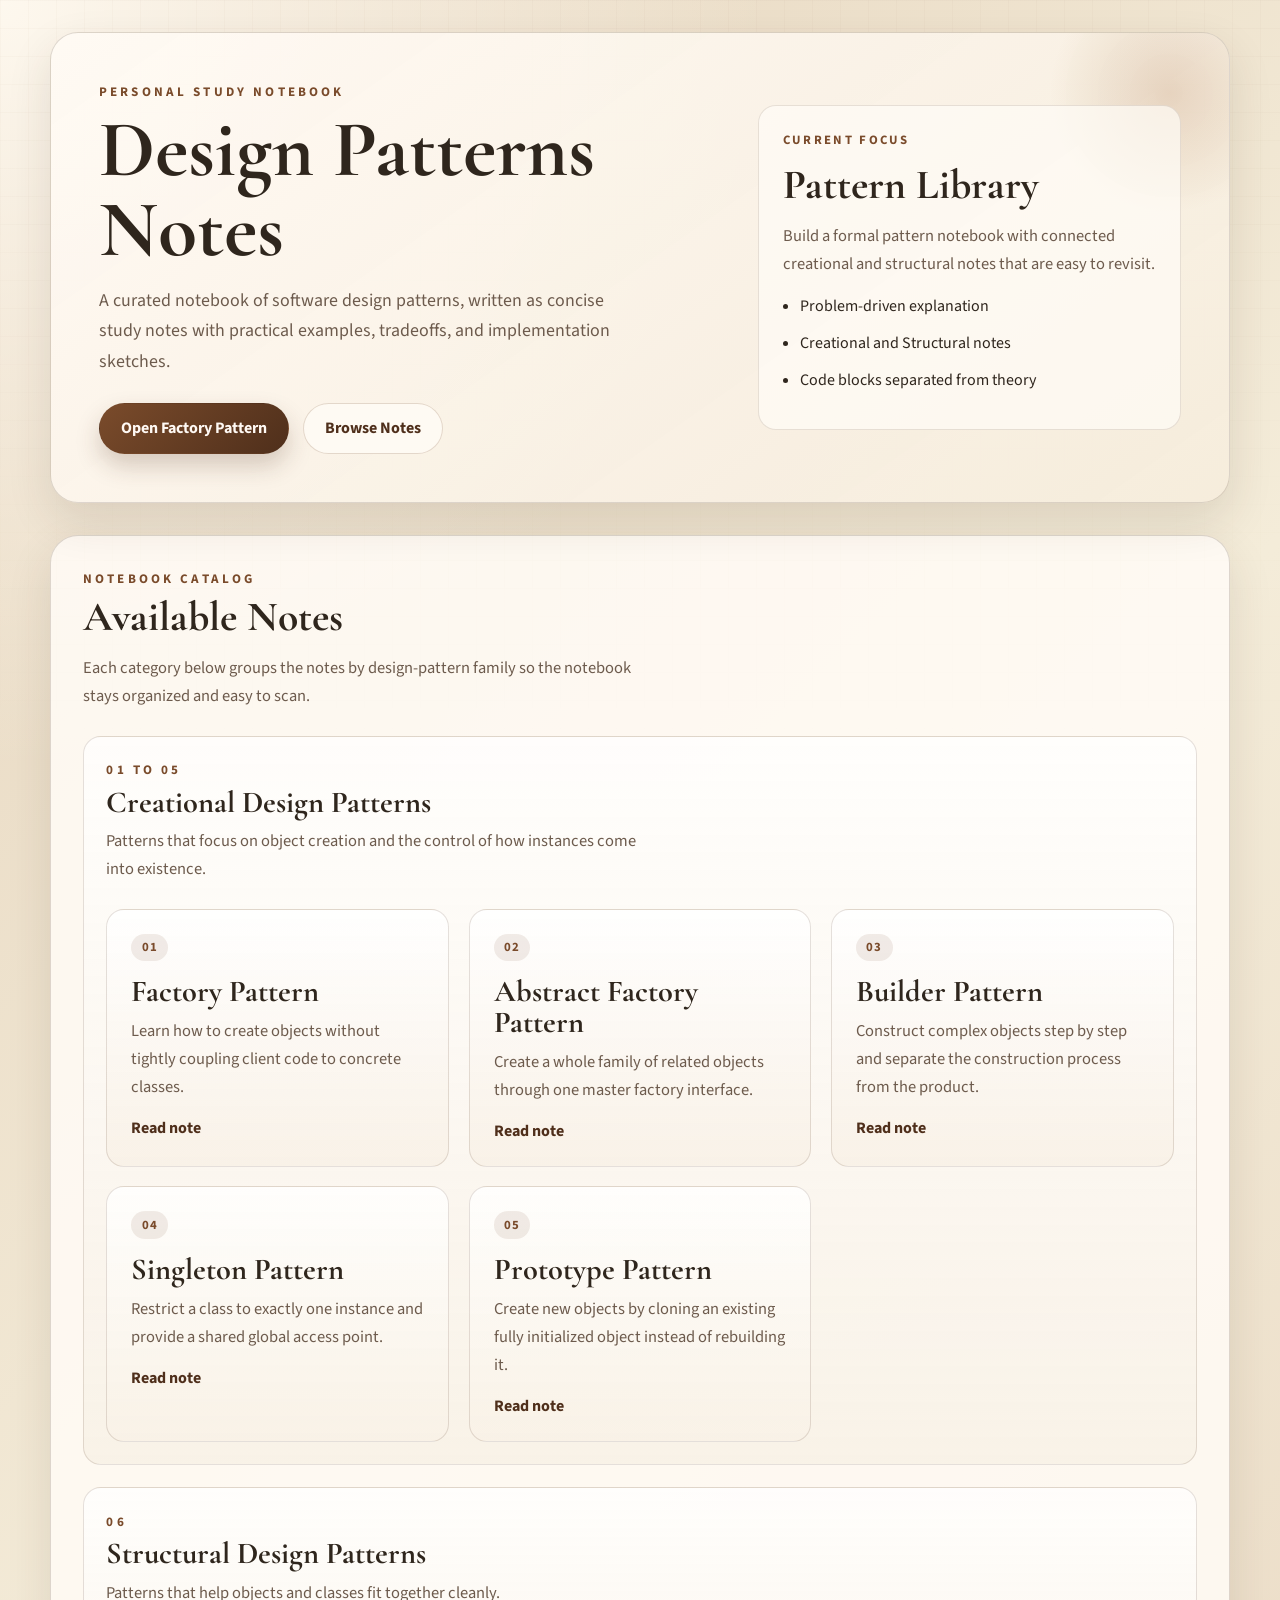
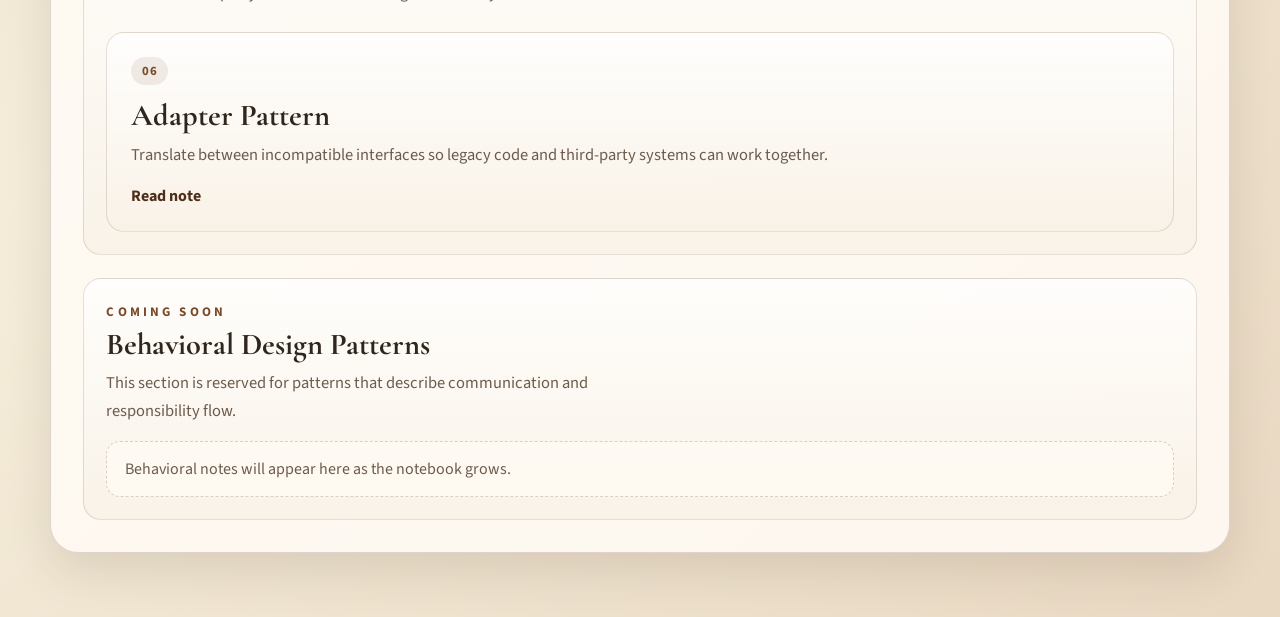
==== index.html @ 0f85df6e "Group notes by category and add shared navigation" ====
<!DOCTYPE html>
<html lang="en">
<head>
  <meta charset="UTF-8">
  <meta name="viewport" content="width=device-width, initial-scale=1.0">
  <title>Design Patterns Notes</title>
  <link rel="preconnect" href="https://fonts.googleapis.com">
  <link rel="preconnect" href="https://fonts.gstatic.com" crossorigin>
  <link href="https://fonts.googleapis.com/css2?family=Cormorant+Garamond:wght@500;600;700&family=Source+Code+Pro:wght@400;500&family=Source+Sans+3:wght@400;500;600;700&display=swap" rel="stylesheet">
  <link rel="stylesheet" href="styles.css">
</head>
<body>
  <div class="page-shell">
    <header class="hero">
      <div class="hero-copy">
        <p class="eyebrow">Personal Study Notebook</p>
        <h1>Design Patterns Notes</h1>
        <p class="hero-text">
          A curated notebook of software design patterns, written as concise study notes with
          practical examples, tradeoffs, and implementation sketches.
        </p>
        <div class="hero-actions">
          <a class="button button-primary" href="factory-pattern.html">Open Factory Pattern</a>
          <a class="button button-secondary" href="#catalog">Browse Notes</a>
        </div>
      </div>
      <aside class="hero-panel">
        <p class="panel-label">Current Focus</p>
        <h2>Pattern Library</h2>
        <p>
          Build a formal pattern notebook with connected creational and structural notes that are easy to revisit.
        </p>
        <ul class="panel-list">
          <li>Problem-driven explanation</li>
          <li>Creational and Structural notes</li>
          <li>Code blocks separated from theory</li>
        </ul>
      </aside>
    </header>

    <main>
      <section class="section" id="catalog">
        <div class="section-heading">
          <p class="eyebrow">Notebook Catalog</p>
          <h2>Available Notes</h2>
          <p>
            Each category below groups the notes by design-pattern family so the notebook stays
            organized and easy to scan.
          </p>
        </div>

        <div class="catalog-group">
          <div class="catalog-card">
            <div class="catalog-card-heading">
              <p class="eyebrow">01 to 05</p>
              <h3>Creational Design Patterns</h3>
              <p>Patterns that focus on object creation and the control of how instances come into existence.</p>
            </div>
            <div class="note-grid">
              <a class="note-card" href="factory-pattern.html">
                <span class="card-badge">01</span>
                <h3>Factory Pattern</h3>
                <p>
                  Learn how to create objects without tightly coupling client code to concrete classes.
                </p>
                <span class="card-link">Read note</span>
              </a>
              <a class="note-card" href="abstract-factory-pattern.html">
                <span class="card-badge">02</span>
                <h3>Abstract Factory Pattern</h3>
                <p>
                  Create a whole family of related objects through one master factory interface.
                </p>
                <span class="card-link">Read note</span>
              </a>
              <a class="note-card" href="builder-pattern.html">
                <span class="card-badge">03</span>
                <h3>Builder Pattern</h3>
                <p>
                  Construct complex objects step by step and separate the construction process from the product.
                </p>
                <span class="card-link">Read note</span>
              </a>
              <a class="note-card" href="singleton-pattern.html">
                <span class="card-badge">04</span>
                <h3>Singleton Pattern</h3>
                <p>
                  Restrict a class to exactly one instance and provide a shared global access point.
                </p>
                <span class="card-link">Read note</span>
              </a>
              <a class="note-card" href="prototype-pattern.html">
                <span class="card-badge">05</span>
                <h3>Prototype Pattern</h3>
                <p>
                  Create new objects by cloning an existing fully initialized object instead of rebuilding it.
                </p>
                <span class="card-link">Read note</span>
              </a>
            </div>
          </div>

          <div class="catalog-card">
            <div class="catalog-card-heading">
              <p class="eyebrow">06</p>
              <h3>Structural Design Patterns</h3>
              <p>Patterns that help objects and classes fit together cleanly.</p>
            </div>
            <div class="note-grid">
              <a class="note-card" href="adapter-pattern.html">
                <span class="card-badge">06</span>
                <h3>Adapter Pattern</h3>
                <p>
                  Translate between incompatible interfaces so legacy code and third-party systems can work together.
                </p>
                <span class="card-link">Read note</span>
              </a>
            </div>
          </div>

          <div class="catalog-card">
            <div class="catalog-card-heading">
              <p class="eyebrow">Coming Soon</p>
              <h3>Behavioral Design Patterns</h3>
              <p>This section is reserved for patterns that describe communication and responsibility flow.</p>
            </div>
            <div class="empty-state">
              Behavioral notes will appear here as the notebook grows.
            </div>
          </div>
        </div>
      </section>
    </main>
  </div>
</body>
</html>
---- styles.css ----
:root {
  --bg: #efe6d3;
  --paper: rgba(255, 251, 245, 0.88);
  --paper-strong: #fffdf8;
  --ink: #2f261d;
  --muted: #6d5b4d;
  --line: rgba(74, 56, 43, 0.18);
  --accent: #7a4b2b;
  --accent-soft: #d6b48f;
  --accent-deep: #4f2f1b;
  --shadow: 0 18px 45px rgba(59, 39, 24, 0.12);
  --radius-lg: 28px;
  --radius-md: 18px;
  --radius-sm: 12px;
}

* {
  box-sizing: border-box;
}

html {
  scroll-behavior: smooth;
}

body {
  margin: 0;
  min-height: 100vh;
  color: var(--ink);
  font-family: "Source Sans 3", sans-serif;
  background:
    radial-gradient(circle at top left, rgba(255, 250, 241, 0.95), transparent 30%),
    linear-gradient(135deg, #e6d5be 0%, #f4ecd9 52%, #e9d8c2 100%);
}

body::before {
  content: "";
  position: fixed;
  inset: 0;
  pointer-events: none;
  background-image:
    linear-gradient(rgba(120, 87, 59, 0.05) 1px, transparent 1px),
    linear-gradient(90deg, rgba(120, 87, 59, 0.05) 1px, transparent 1px);
  background-size: 28px 28px;
  mask-image: linear-gradient(to bottom, rgba(0, 0, 0, 0.5), transparent 85%);
}

a {
  color: inherit;
  text-decoration: none;
}

code {
  font-family: "Source Code Pro", monospace;
}

.page-shell {
  width: min(1180px, calc(100% - 2rem));
  margin: 0 auto;
  padding: 2rem 0 4rem;
}

.hero,
.subpage-header {
  position: relative;
  overflow: hidden;
  border: 1px solid var(--line);
  border-radius: var(--radius-lg);
  background: linear-gradient(145deg, rgba(255, 250, 244, 0.95), rgba(246, 236, 220, 0.92));
  box-shadow: var(--shadow);
}

.hero {
  display: grid;
  grid-template-columns: 1.5fr 1fr;
  gap: 1.5rem;
  padding: 3rem;
  align-items: center;
}

.hero::after,
.subpage-header::after {
  content: "";
  position: absolute;
  width: 260px;
  height: 260px;
  right: -70px;
  top: -70px;
  border-radius: 50%;
  background: radial-gradient(circle, rgba(161, 106, 59, 0.22), transparent 65%);
}

.hero-copy,
.hero-panel,
.subpage-header {
  position: relative;
  z-index: 1;
}

.eyebrow {
  margin: 0 0 0.4rem;
  font-size: 0.82rem;
  letter-spacing: 0.24em;
  text-transform: uppercase;
  color: var(--accent);
  font-weight: 700;
}

h1,
h2,
h3 {
  margin: 0;
  font-family: "Cormorant Garamond", serif;
  font-weight: 700;
  line-height: 1;
}

h1 {
  font-size: clamp(3rem, 7vw, 5rem);
  margin-bottom: 1rem;
}

h2 {
  font-size: clamp(2rem, 4vw, 2.6rem);
  margin-bottom: 1rem;
}

h3 {
  font-size: 1.9rem;
  margin-bottom: 0.6rem;
}

p {
  margin: 0;
  color: var(--muted);
  line-height: 1.7;
  font-size: 1.03rem;
}

.hero-text {
  max-width: 58ch;
  font-size: 1.12rem;
}

.hero-text.narrow {
  max-width: 52ch;
}

.hero-actions {
  display: flex;
  flex-wrap: wrap;
  gap: 0.9rem;
  margin-top: 1.6rem;
}

.button {
  display: inline-flex;
  align-items: center;
  justify-content: center;
  min-height: 48px;
  padding: 0.85rem 1.3rem;
  border-radius: 999px;
  border: 1px solid transparent;
  font-weight: 700;
  transition: transform 180ms ease, box-shadow 180ms ease, border-color 180ms ease;
}

.button:hover,
.note-card:hover,
.back-link:hover {
  transform: translateY(-2px);
}

.button-primary {
  color: #fff9f4;
  background: linear-gradient(135deg, var(--accent) 0%, var(--accent-deep) 100%);
  box-shadow: 0 12px 24px rgba(79, 47, 27, 0.22);
}

.button-secondary {
  color: var(--accent-deep);
  background: rgba(255, 252, 246, 0.8);
  border-color: rgba(122, 75, 43, 0.2);
}

.hero-panel {
  padding: 1.5rem;
  border-radius: var(--radius-md);
  background: rgba(255, 253, 248, 0.68);
  border: 1px solid rgba(95, 67, 47, 0.14);
}

.panel-label {
  color: var(--accent);
  text-transform: uppercase;
  letter-spacing: 0.18em;
  font-size: 0.8rem;
  font-weight: 700;
  margin-bottom: 0.8rem;
}

.panel-list,
.note-list {
  margin: 1rem 0 0;
  padding-left: 1.1rem;
  color: var(--ink);
}

.panel-list li,
.note-list li {
  margin-bottom: 0.7rem;
  line-height: 1.6;
}

.section {
  margin-top: 2rem;
  padding: 2rem;
  border-radius: var(--radius-lg);
  border: 1px solid var(--line);
  background: var(--paper);
  box-shadow: var(--shadow);
}

.section-heading {
  max-width: 70ch;
}

.note-grid {
  display: grid;
  grid-template-columns: repeat(auto-fit, minmax(260px, 1fr));
  gap: 1.2rem;
  margin-top: 1.6rem;
}

.catalog-group {
  display: grid;
  gap: 1.4rem;
  margin-top: 1.6rem;
}

.catalog-card {
  padding: 1.4rem;
  border-radius: var(--radius-md);
  border: 1px solid rgba(95, 67, 47, 0.16);
  background: linear-gradient(180deg, rgba(255, 255, 255, 0.74), rgba(248, 241, 230, 0.9));
}

.catalog-card-heading {
  max-width: 70ch;
}

.catalog-card-heading h3 {
  margin-bottom: 0.55rem;
}

.empty-state {
  margin-top: 1rem;
  padding: 1rem 1.1rem;
  border-radius: 14px;
  border: 1px dashed rgba(122, 75, 43, 0.25);
  color: var(--muted);
  background: rgba(255, 252, 246, 0.7);
}

.note-card {
  display: block;
  padding: 1.5rem;
  border-radius: var(--radius-md);
  border: 1px solid rgba(95, 67, 47, 0.16);
  background: linear-gradient(180deg, rgba(255, 255, 255, 0.82), rgba(248, 241, 230, 0.88));
  transition: transform 180ms ease, box-shadow 180ms ease, border-color 180ms ease;
}

.note-card:hover {
  border-color: rgba(122, 75, 43, 0.35);
  box-shadow: 0 18px 32px rgba(79, 47, 27, 0.12);
}

.card-badge {
  display: inline-flex;
  margin-bottom: 1rem;
  padding: 0.3rem 0.65rem;
  border-radius: 999px;
  background: rgba(122, 75, 43, 0.1);
  color: var(--accent);
  font-size: 0.8rem;
  font-weight: 700;
  letter-spacing: 0.08em;
}

.card-link {
  display: inline-block;
  margin-top: 1rem;
  font-weight: 700;
  color: var(--accent-deep);
}

.subpage-header {
  padding: 2.4rem 2.4rem 2.1rem;
}

.back-link {
  display: inline-flex;
  align-items: center;
  gap: 0.4rem;
  margin-bottom: 1rem;
  padding: 0.55rem 0.9rem;
  border-radius: 999px;
  border: 1px solid rgba(122, 75, 43, 0.18);
  background: rgba(255, 252, 246, 0.72);
  color: var(--accent-deep);
  font-weight: 700;
  transition: transform 180ms ease, box-shadow 180ms ease;
}

.article-layout {
  display: grid;
  gap: 1.4rem;
  margin-top: 1.8rem;
}

.content-card {
  padding: 1.7rem;
  border-radius: var(--radius-md);
  border: 1px solid var(--line);
  background: var(--paper-strong);
  box-shadow: var(--shadow);
}

.section-intro {
  margin-bottom: 1rem;
}

.code-block {
  margin-top: 1rem;
  overflow: hidden;
  border: 1px solid rgba(75, 55, 41, 0.14);
  border-radius: 16px;
  background: #1a1613;
  box-shadow: 0 20px 36px rgba(32, 22, 14, 0.18);
}

.code-header {
  display: flex;
  justify-content: space-between;
  gap: 1rem;
  padding: 0.85rem 1rem;
  border-bottom: 1px solid rgba(255, 255, 255, 0.08);
  background: linear-gradient(90deg, rgba(255, 255, 255, 0.04), rgba(255, 255, 255, 0.01));
  color: #d8c7b4;
  font-size: 0.88rem;
  font-weight: 600;
}

.code-block pre {
  margin: 0;
  padding: 1.1rem 1rem 1.2rem;
  overflow-x: auto;
}

.code-block code {
  color: #f6eee6;
  font-size: 0.93rem;
  line-height: 1.7;
}

.code-keyword {
  color: #f0b36f;
}

.code-type {
  color: #8cc7ff;
}

.code-method {
  color: #9fe2b1;
}

.code-string {
  color: #f4d38a;
}

.code-comment {
  color: #b49a83;
}

.note-nav {
  position: sticky;
  top: 1rem;
  z-index: 10;
  display: flex;
  gap: 0.6rem;
  justify-content: flex-end;
  margin-bottom: 1rem;
  padding: 0.4rem 0;
}

.nav-chip {
  display: inline-flex;
  align-items: center;
  justify-content: center;
  min-width: 88px;
  padding: 0.7rem 1rem;
  border-radius: 999px;
  border: 1px solid transparent;
  font-weight: 700;
  box-shadow: 0 10px 22px rgba(59, 39, 24, 0.12);
  backdrop-filter: blur(8px);
  transition: transform 180ms ease, box-shadow 180ms ease, border-color 180ms ease;
}

.nav-chip:hover {
  transform: translateY(-2px);
}

.nav-chip-primary {
  color: #fff9f4;
  background: linear-gradient(135deg, var(--accent) 0%, var(--accent-deep) 100%);
}

.nav-chip-secondary {
  color: var(--accent-deep);
  background: rgba(255, 252, 246, 0.88);
  border-color: rgba(122, 75, 43, 0.18);
}

.table-wrap {
  margin-top: 1rem;
  overflow-x: auto;
  border: 1px solid rgba(95, 67, 47, 0.14);
  border-radius: 16px;
}

.comparison-table {
  width: 100%;
  border-collapse: collapse;
  min-width: 680px;
  background: linear-gradient(180deg, rgba(255, 254, 251, 0.98), rgba(246, 237, 224, 0.92));
}

.comparison-table th,
.comparison-table td {
  padding: 1rem;
  text-align: left;
  vertical-align: top;
  border-bottom: 1px solid rgba(95, 67, 47, 0.12);
  line-height: 1.6;
}

.comparison-table th {
  color: var(--accent-deep);
  background: rgba(122, 75, 43, 0.08);
  font-weight: 700;
}

.comparison-table tbody tr:last-child td {
  border-bottom: 0;
}

@media (max-width: 880px) {
  .hero {
    grid-template-columns: 1fr;
    padding: 2rem;
  }

  .page-shell {
    width: min(100% - 1rem, 1180px);
  }

  .section,
  .subpage-header,
  .content-card {
    padding: 1.35rem;
  }
}

@media (max-width: 560px) {
  h1 {
    font-size: 2.6rem;
  }

  h2 {
    font-size: 2rem;
  }

  .hero-actions {
    flex-direction: column;
  }

  .button,
  .back-link {
    width: 100%;
  }
}
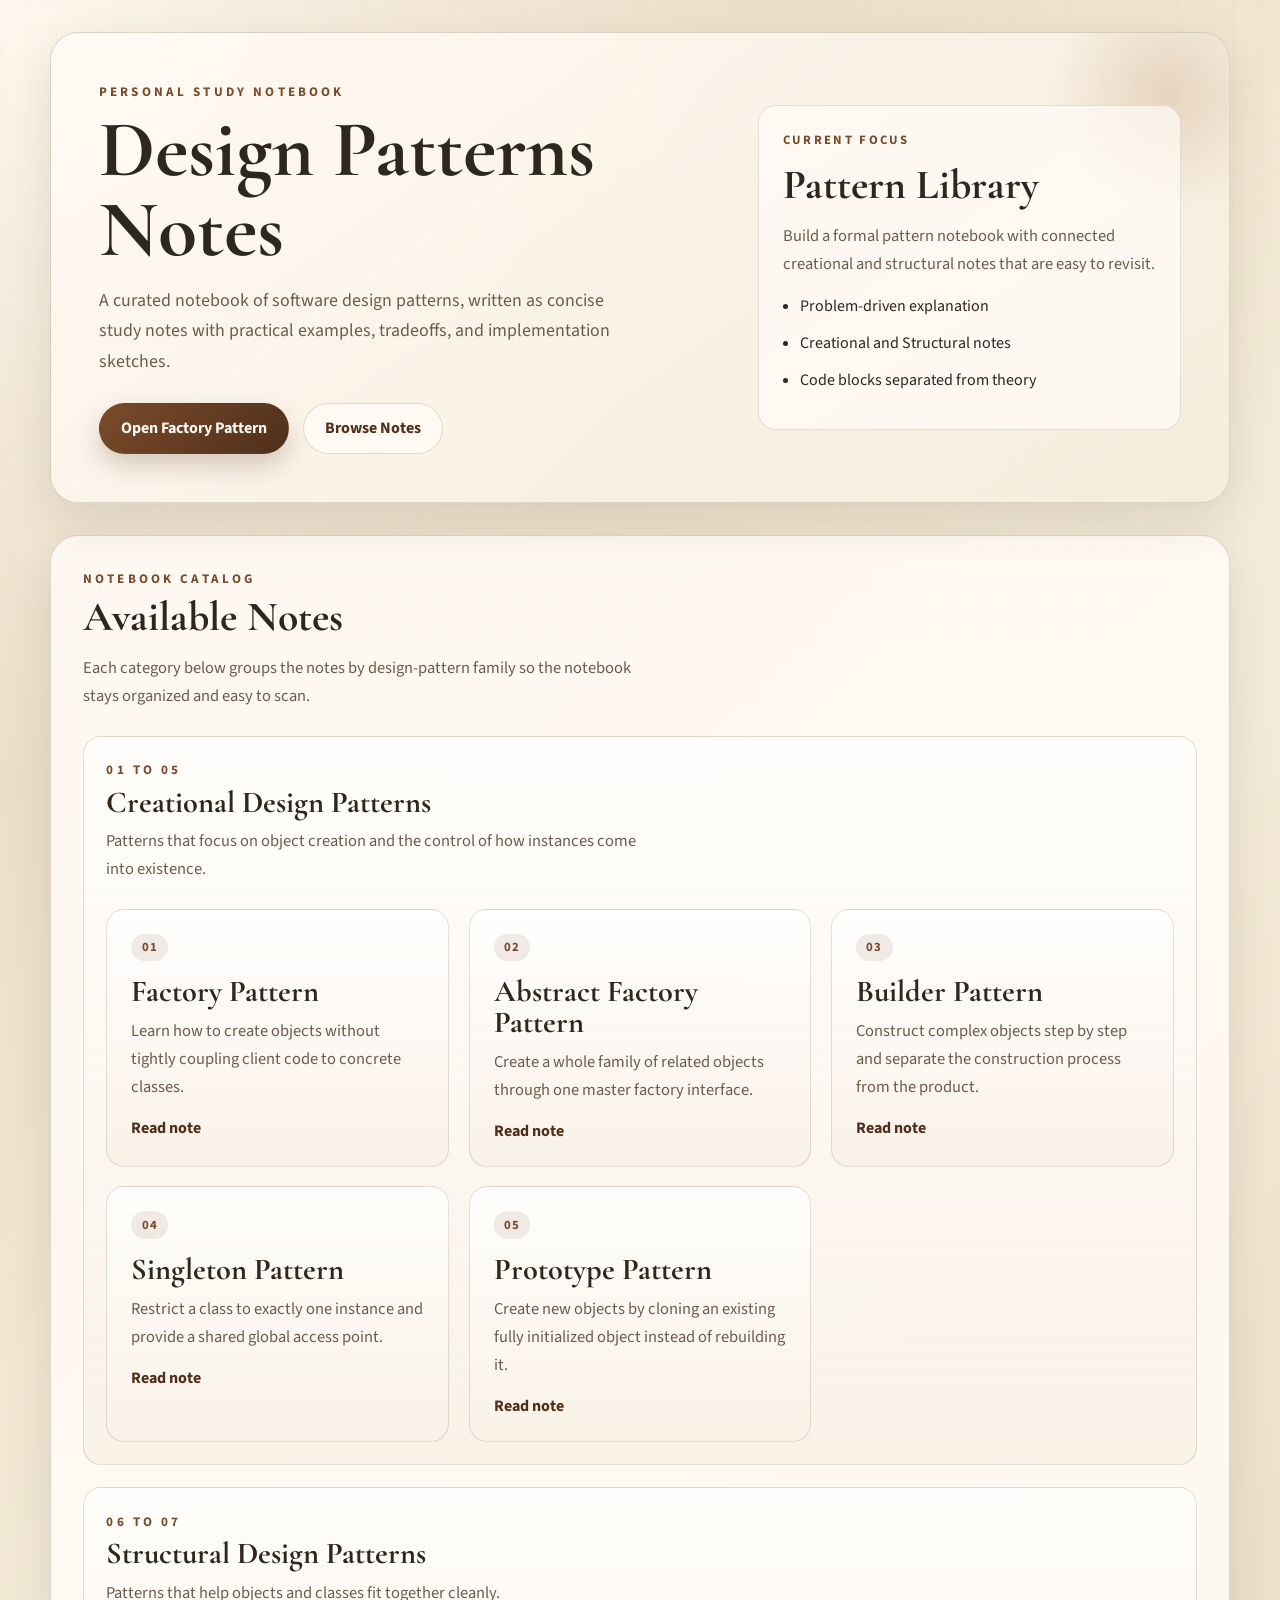
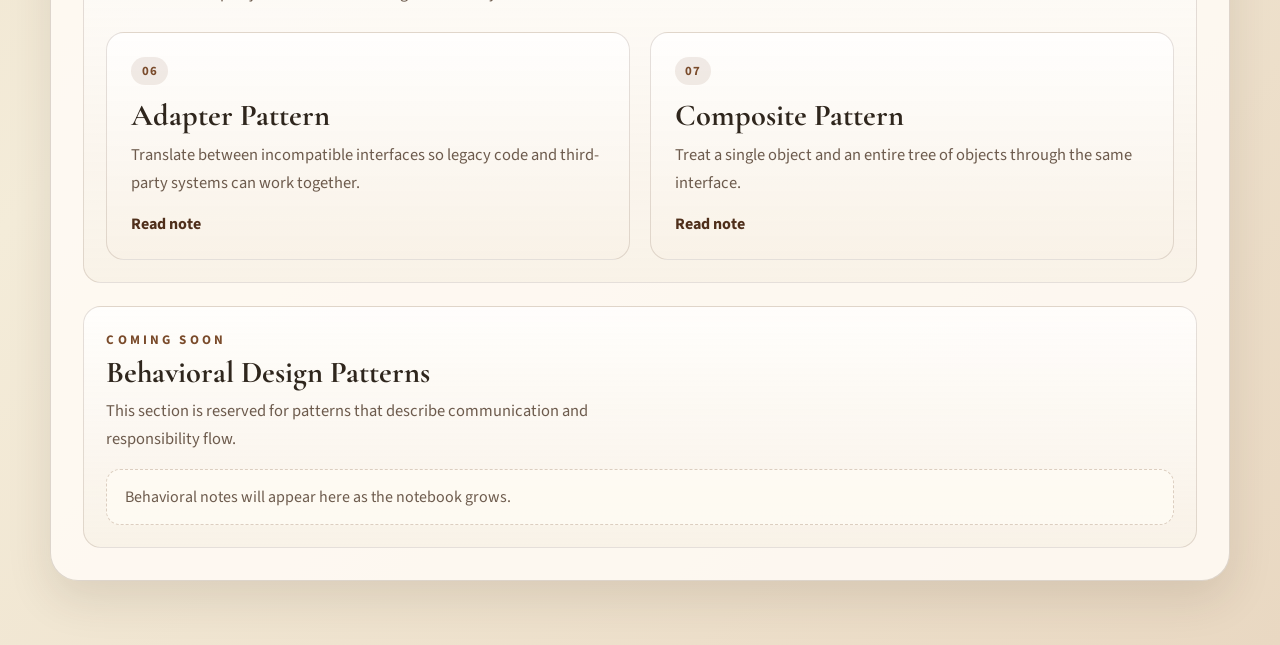
==== commit d5a4c889: "Add composite pattern note" ====
--- a/index.html
+++ b/index.html
@@ -102,7 +102,7 @@
 
           <div class="catalog-card">
             <div class="catalog-card-heading">
-              <p class="eyebrow">06</p>
+              <p class="eyebrow">06 to 07</p>
               <h3>Structural Design Patterns</h3>
               <p>Patterns that help objects and classes fit together cleanly.</p>
             </div>
@@ -112,6 +112,14 @@
                 <h3>Adapter Pattern</h3>
                 <p>
                   Translate between incompatible interfaces so legacy code and third-party systems can work together.
+                </p>
+                <span class="card-link">Read note</span>
+              </a>
+              <a class="note-card" href="composite-pattern.html">
+                <span class="card-badge">07</span>
+                <h3>Composite Pattern</h3>
+                <p>
+                  Treat a single object and an entire tree of objects through the same interface.
                 </p>
                 <span class="card-link">Read note</span>
               </a>
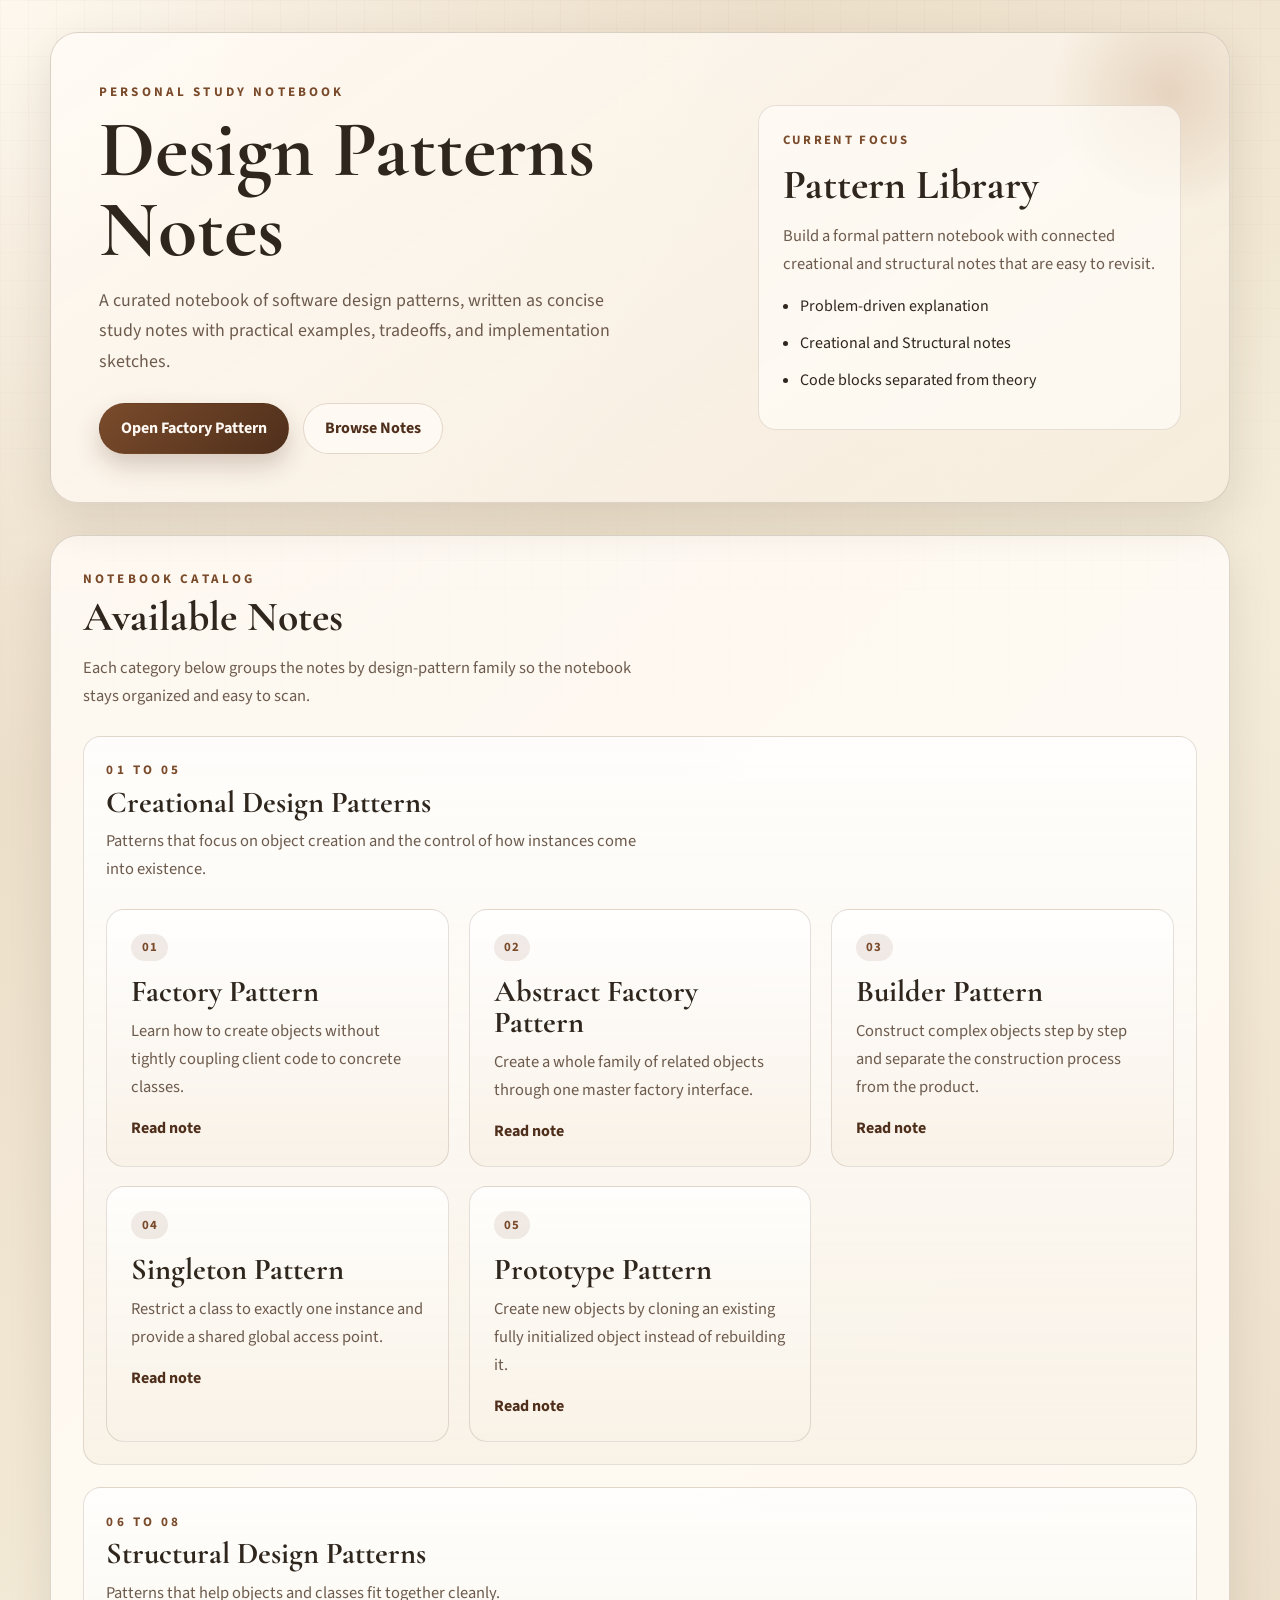
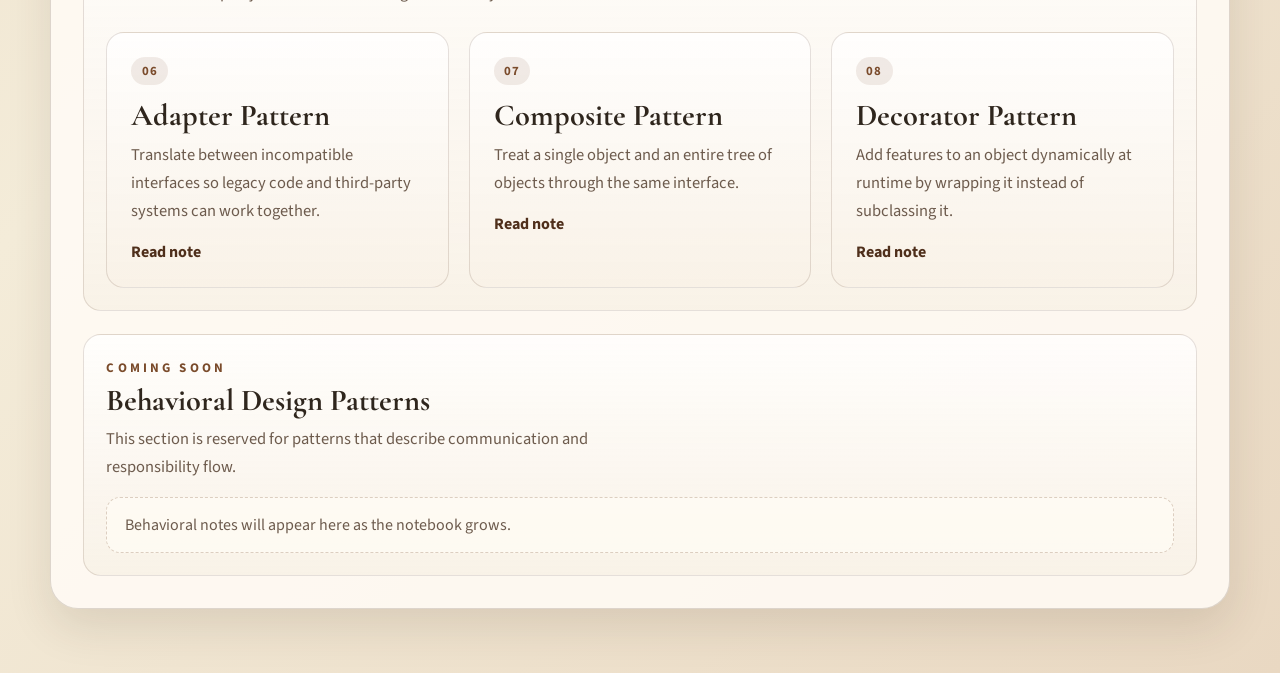
==== commit 46ee40e8: "Add decorator pattern note" ====
--- a/index.html
+++ b/index.html
@@ -102,7 +102,7 @@
 
           <div class="catalog-card">
             <div class="catalog-card-heading">
-              <p class="eyebrow">06 to 07</p>
+              <p class="eyebrow">06 to 08</p>
               <h3>Structural Design Patterns</h3>
               <p>Patterns that help objects and classes fit together cleanly.</p>
             </div>
@@ -120,6 +120,14 @@
                 <h3>Composite Pattern</h3>
                 <p>
                   Treat a single object and an entire tree of objects through the same interface.
+                </p>
+                <span class="card-link">Read note</span>
+              </a>
+              <a class="note-card" href="decorator-pattern.html">
+                <span class="card-badge">08</span>
+                <h3>Decorator Pattern</h3>
+                <p>
+                  Add features to an object dynamically at runtime by wrapping it instead of subclassing it.
                 </p>
                 <span class="card-link">Read note</span>
               </a>
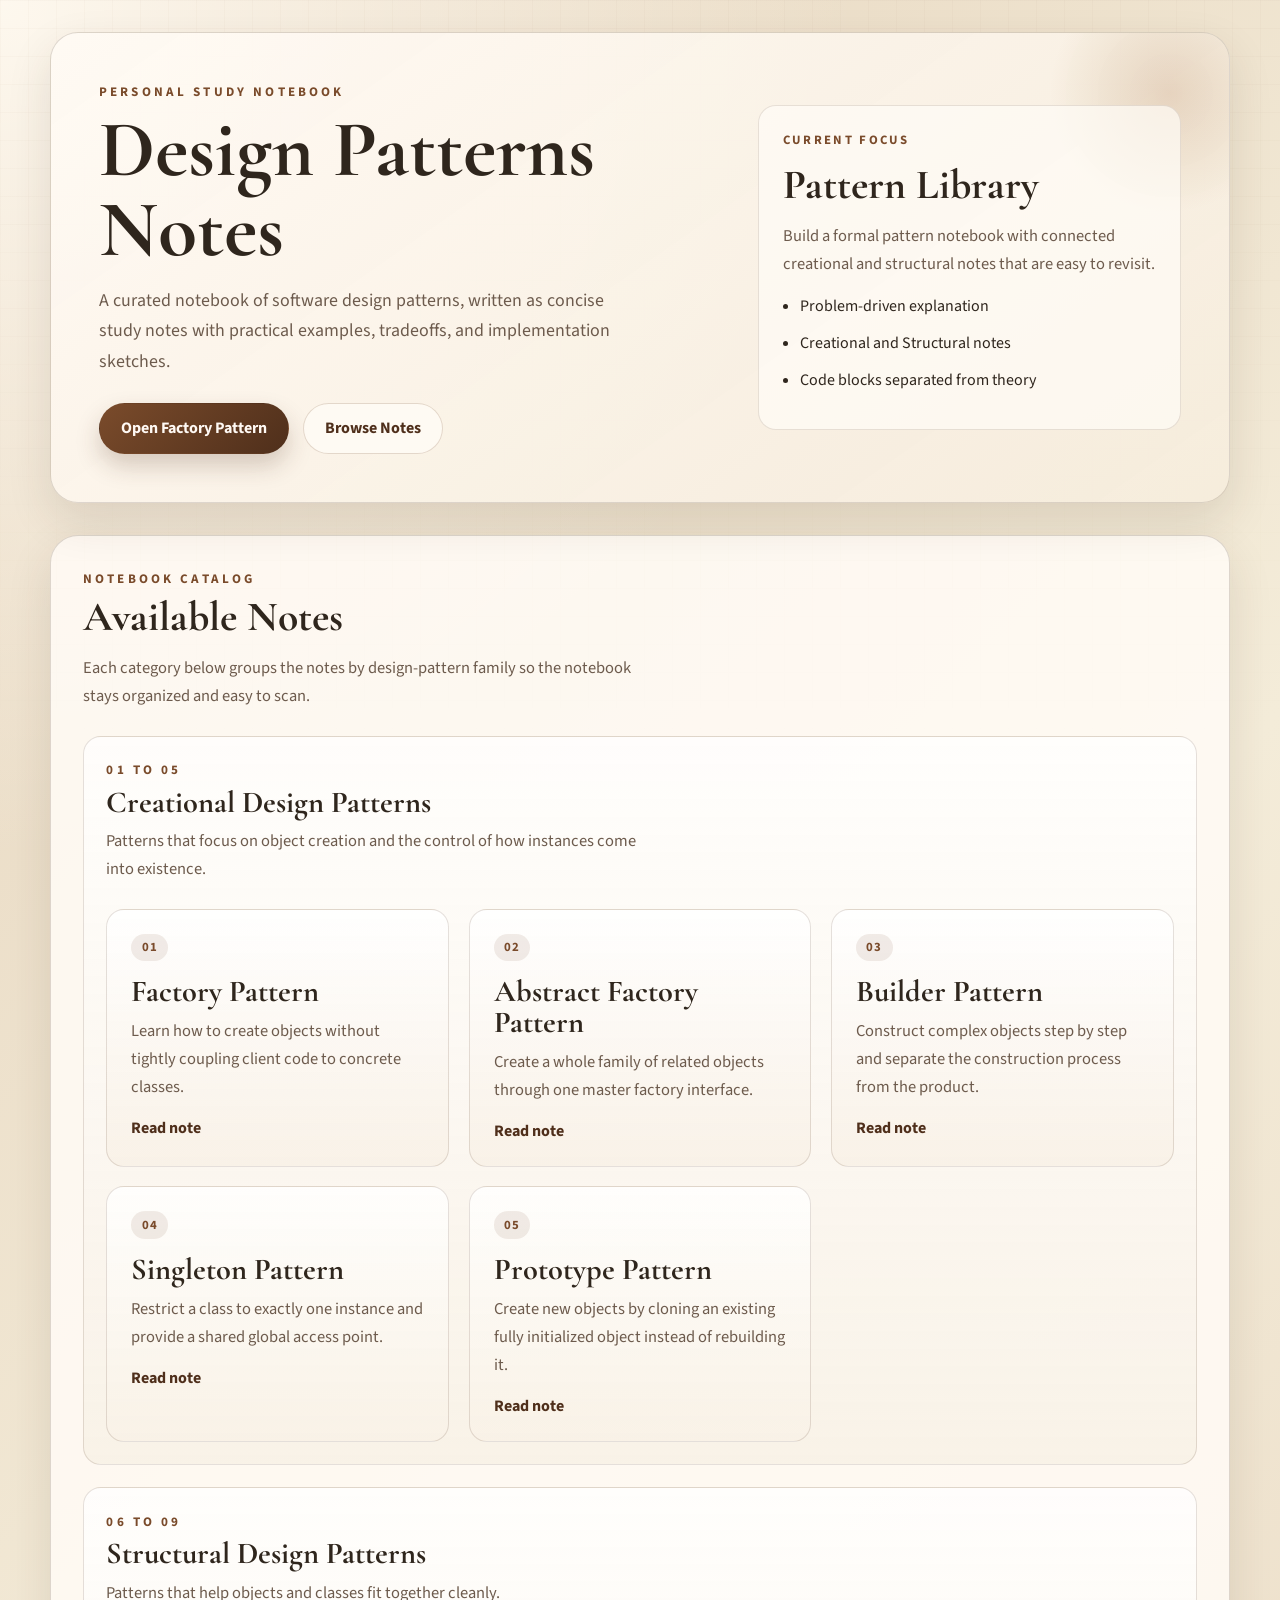
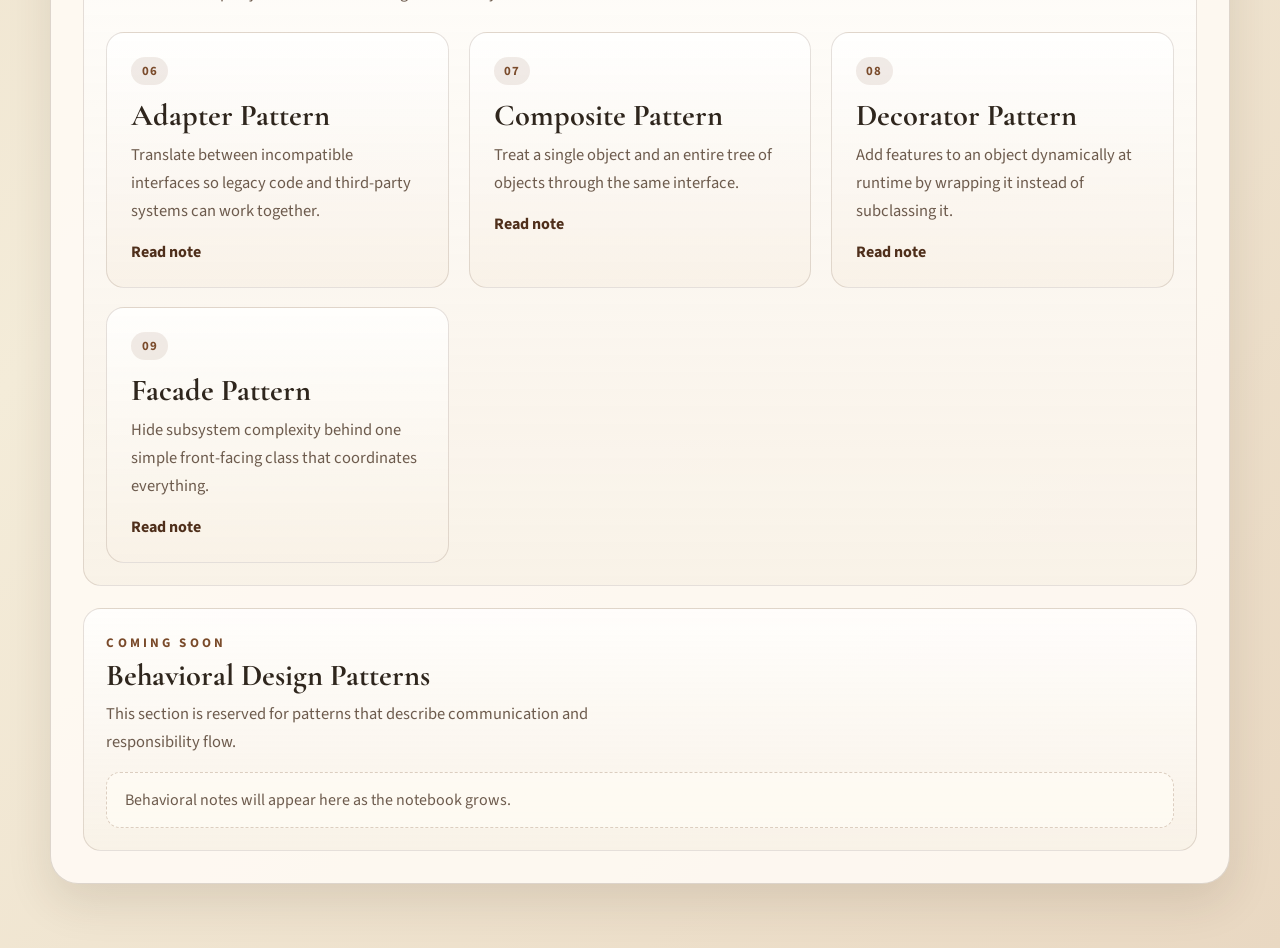
==== commit 78385ad3: "Add facade pattern note" ====
--- a/index.html
+++ b/index.html
@@ -102,7 +102,7 @@
 
           <div class="catalog-card">
             <div class="catalog-card-heading">
-              <p class="eyebrow">06 to 08</p>
+              <p class="eyebrow">06 to 09</p>
               <h3>Structural Design Patterns</h3>
               <p>Patterns that help objects and classes fit together cleanly.</p>
             </div>
@@ -131,6 +131,14 @@
                 </p>
                 <span class="card-link">Read note</span>
               </a>
+              <a class="note-card" href="facade-pattern.html">
+                <span class="card-badge">09</span>
+                <h3>Facade Pattern</h3>
+                <p>
+                  Hide subsystem complexity behind one simple front-facing class that coordinates everything.
+                </p>
+                <span class="card-link">Read note</span>
+              </a>
             </div>
           </div>
 
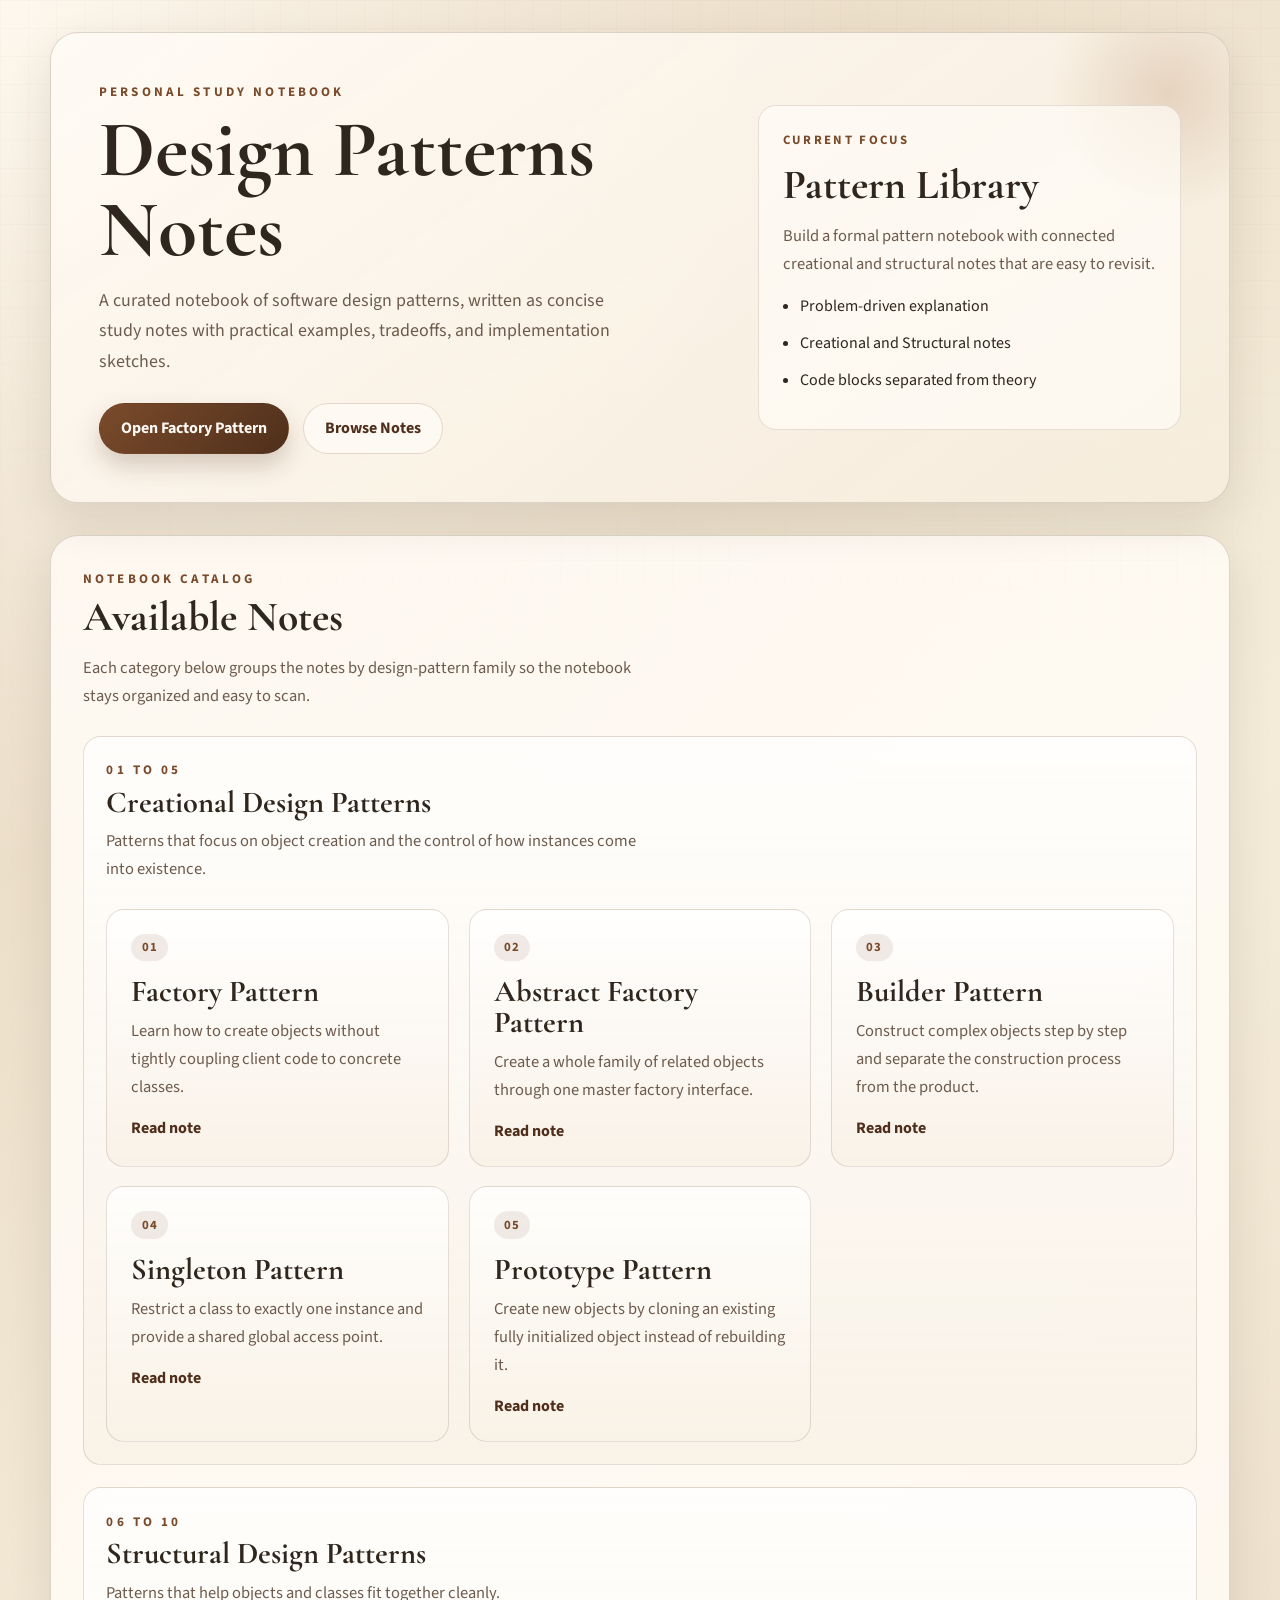
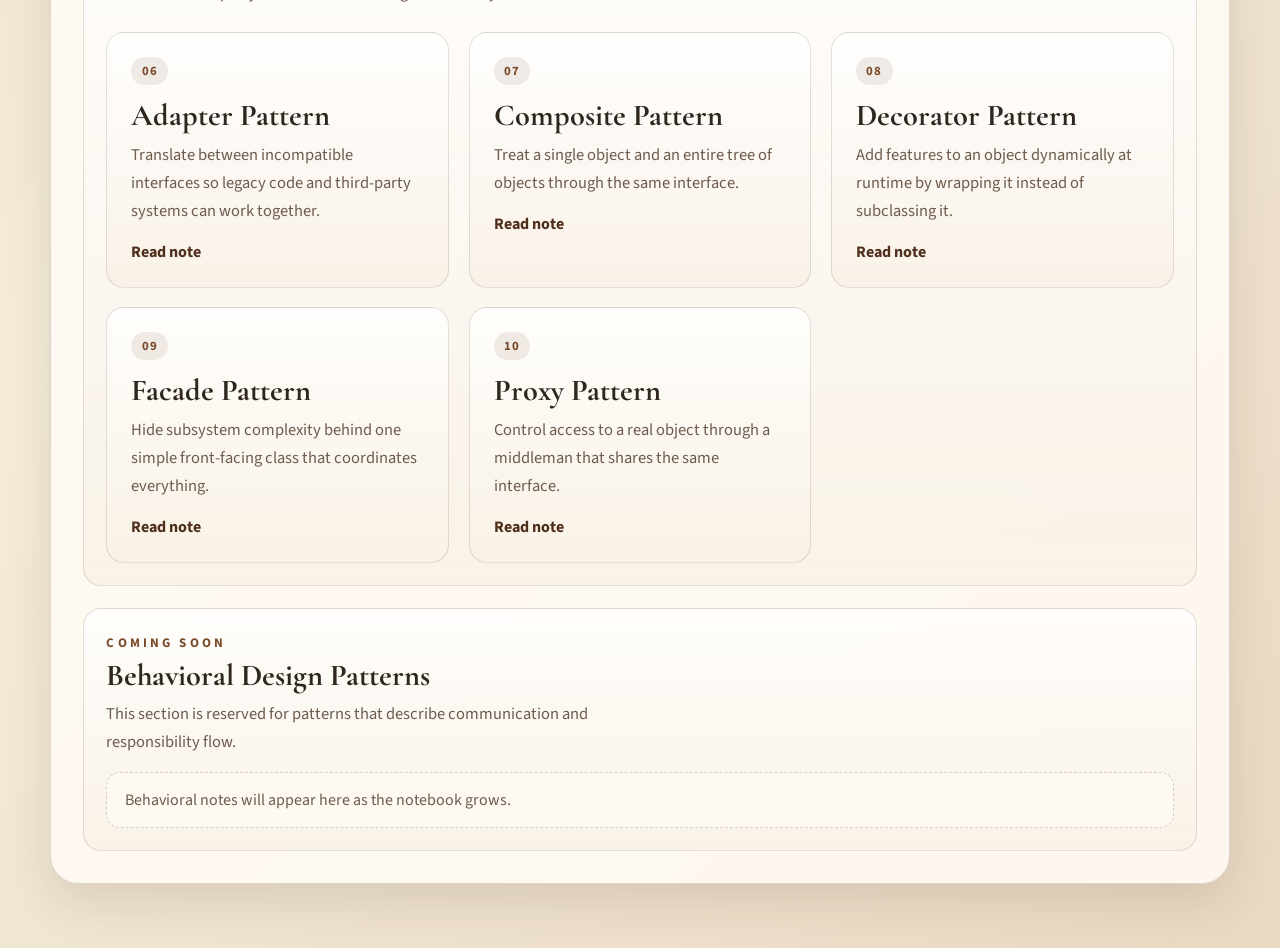
==== commit f1dd7499: "Add proxy pattern note" ====
--- a/index.html
+++ b/index.html
@@ -102,7 +102,7 @@
 
           <div class="catalog-card">
             <div class="catalog-card-heading">
-              <p class="eyebrow">06 to 09</p>
+              <p class="eyebrow">06 to 10</p>
               <h3>Structural Design Patterns</h3>
               <p>Patterns that help objects and classes fit together cleanly.</p>
             </div>
@@ -139,6 +139,14 @@
                 </p>
                 <span class="card-link">Read note</span>
               </a>
+              <a class="note-card" href="proxy-pattern.html">
+                <span class="card-badge">10</span>
+                <h3>Proxy Pattern</h3>
+                <p>
+                  Control access to a real object through a middleman that shares the same interface.
+                </p>
+                <span class="card-link">Read note</span>
+              </a>
             </div>
           </div>
 
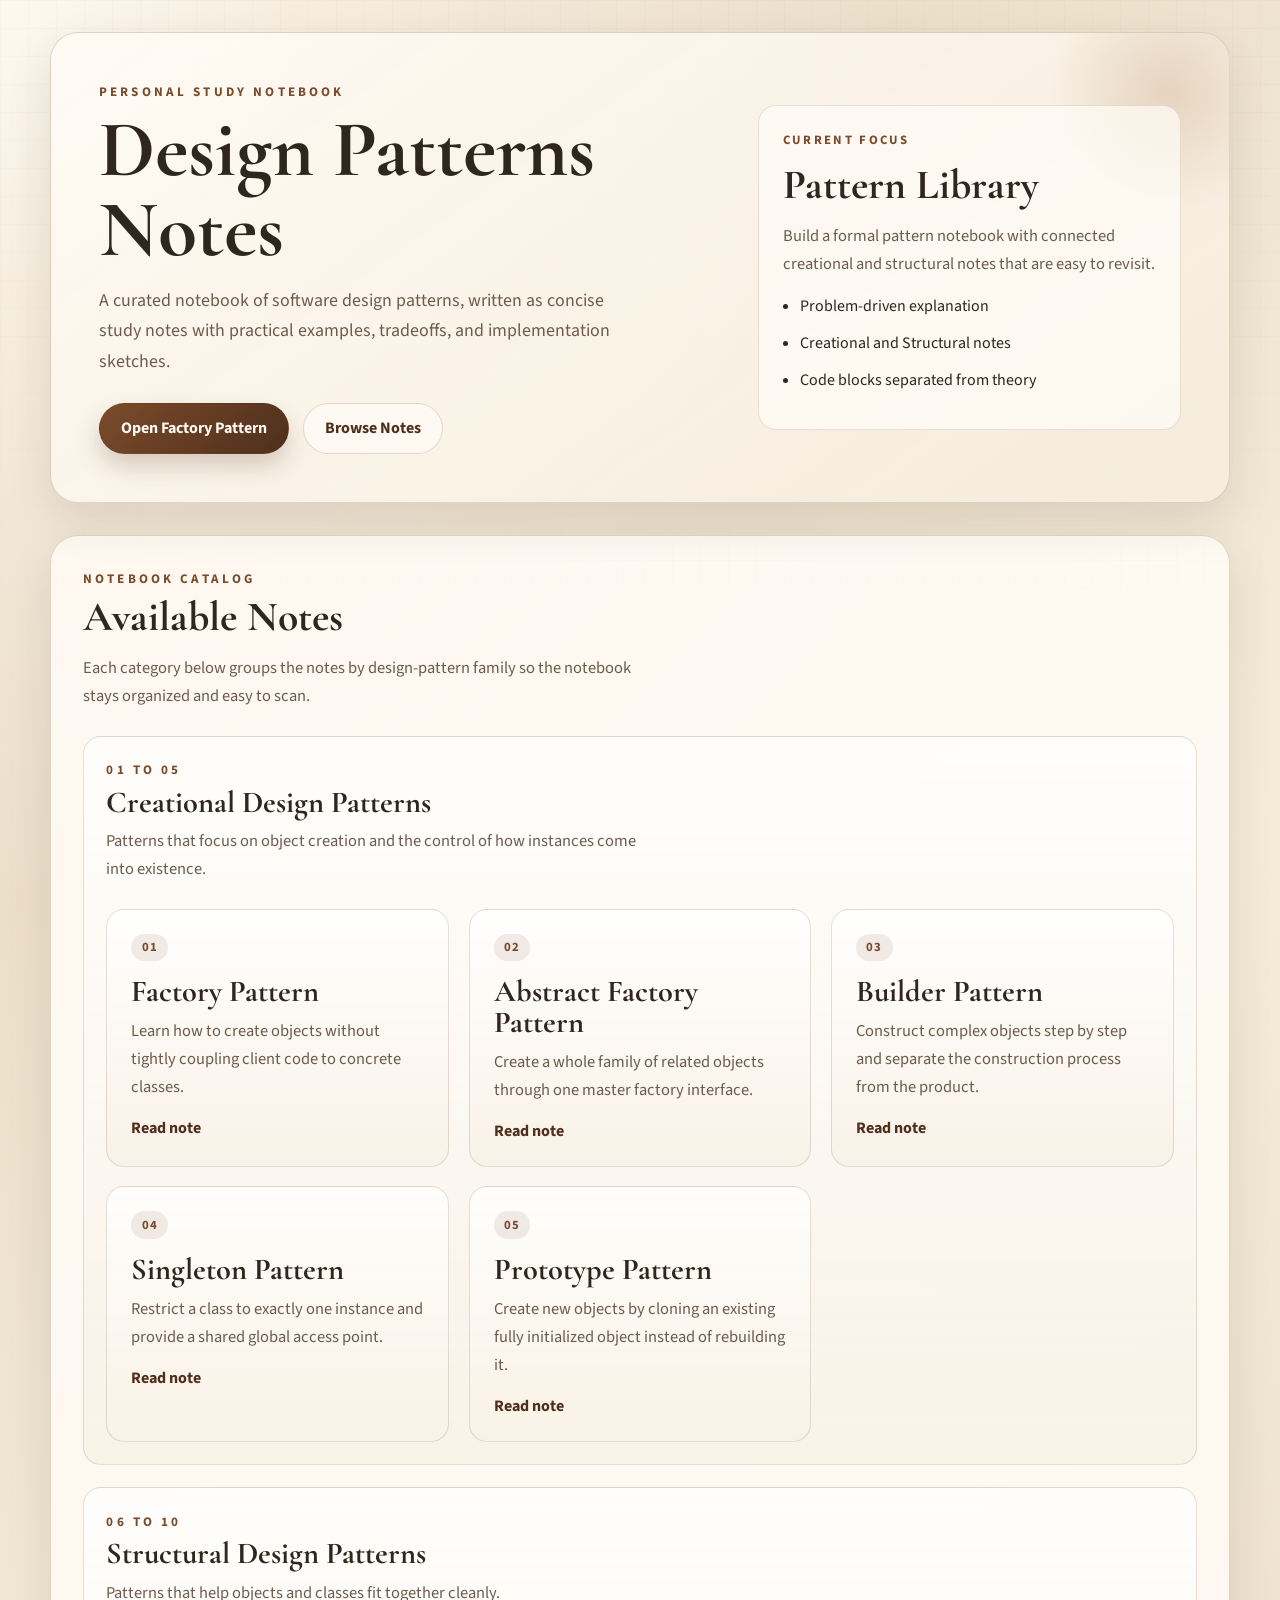
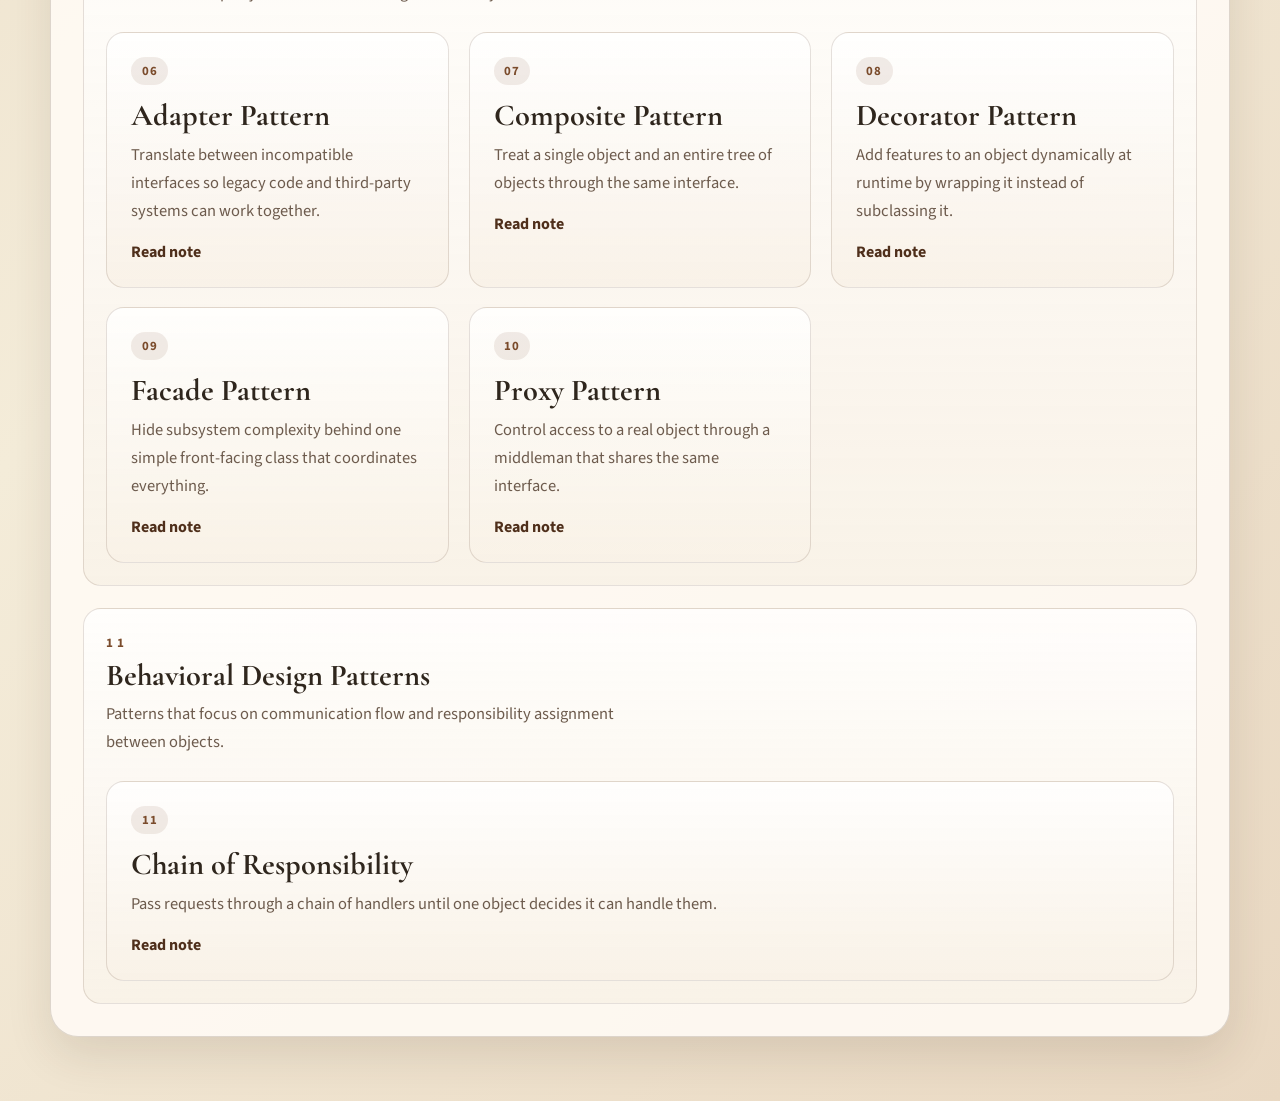
==== commit f7bec4cd: "Add chain of responsibility note" ====
--- a/index.html
+++ b/index.html
@@ -152,12 +152,19 @@
 
           <div class="catalog-card">
             <div class="catalog-card-heading">
-              <p class="eyebrow">Coming Soon</p>
+              <p class="eyebrow">11</p>
               <h3>Behavioral Design Patterns</h3>
-              <p>This section is reserved for patterns that describe communication and responsibility flow.</p>
+              <p>Patterns that focus on communication flow and responsibility assignment between objects.</p>
             </div>
-            <div class="empty-state">
-              Behavioral notes will appear here as the notebook grows.
+            <div class="note-grid">
+              <a class="note-card" href="chain-of-responsibility-pattern.html">
+                <span class="card-badge">11</span>
+                <h3>Chain of Responsibility</h3>
+                <p>
+                  Pass requests through a chain of handlers until one object decides it can handle them.
+                </p>
+                <span class="card-link">Read note</span>
+              </a>
             </div>
           </div>
         </div>
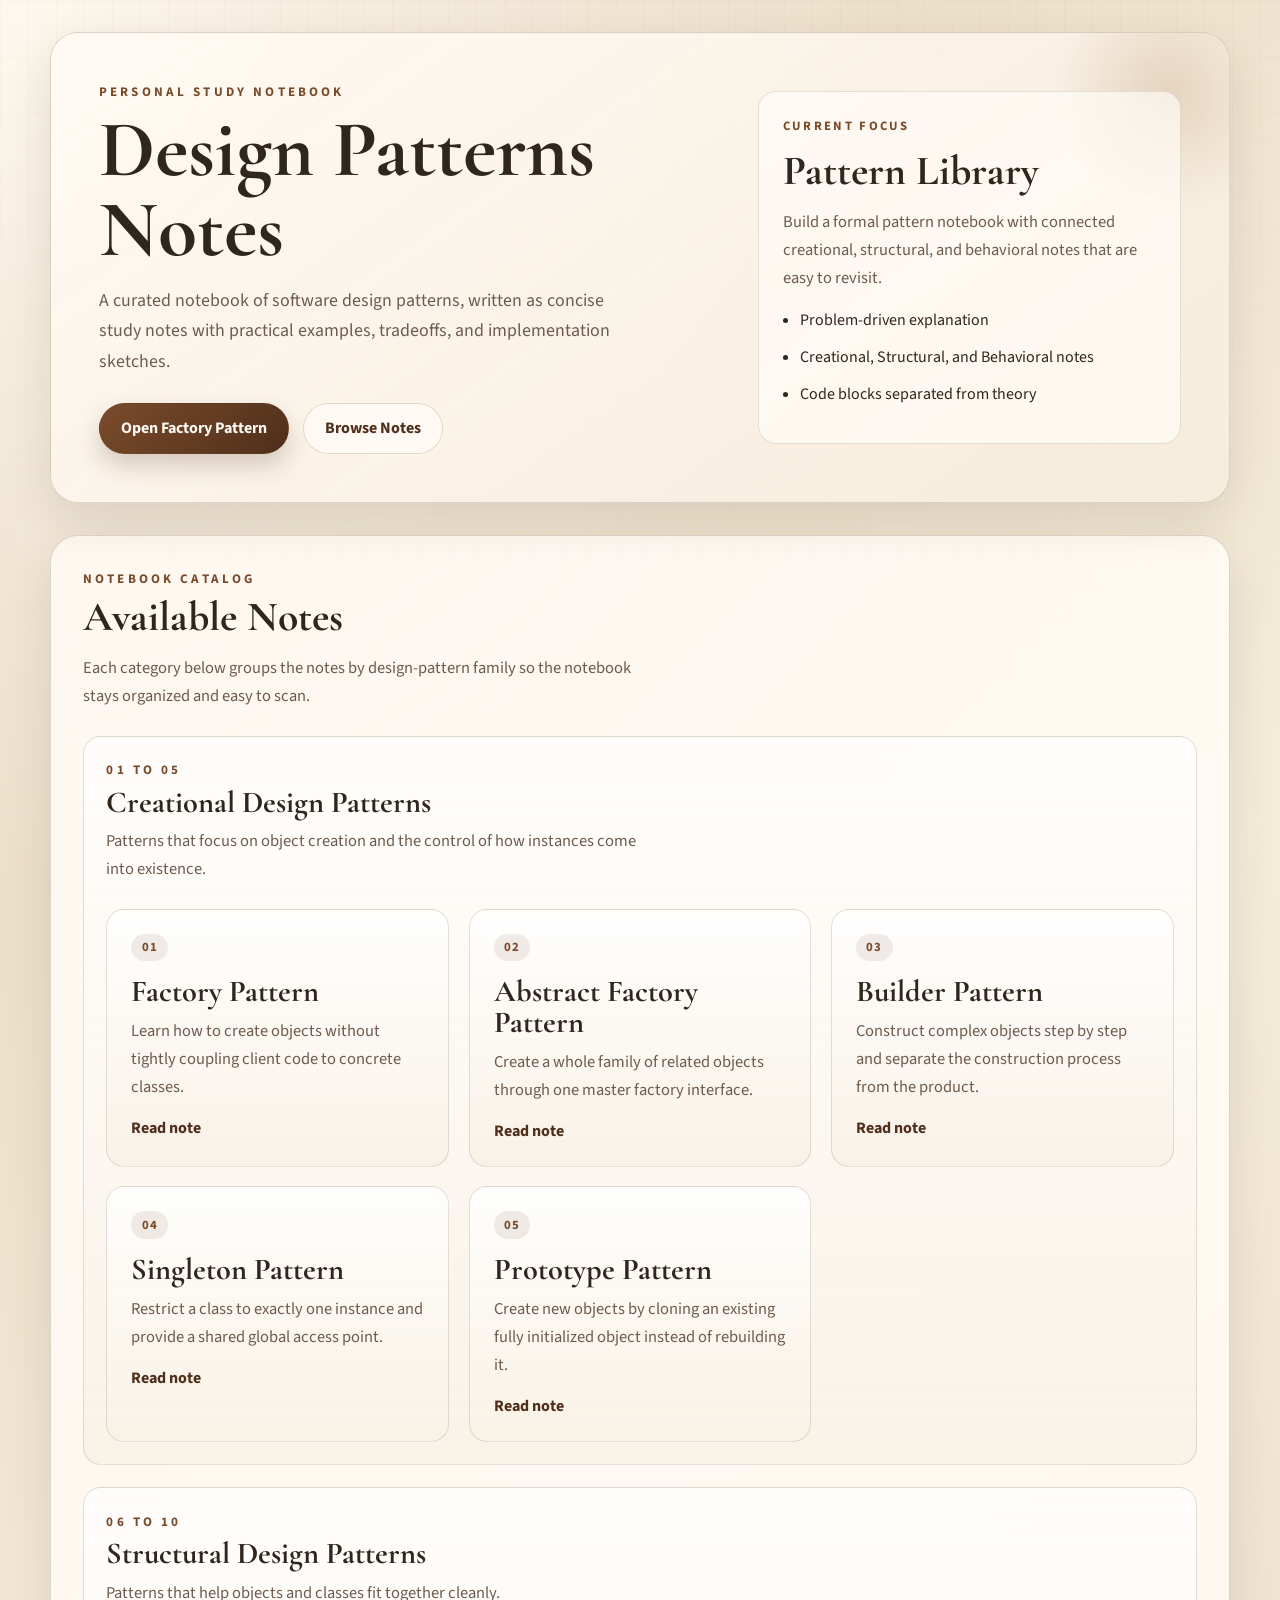
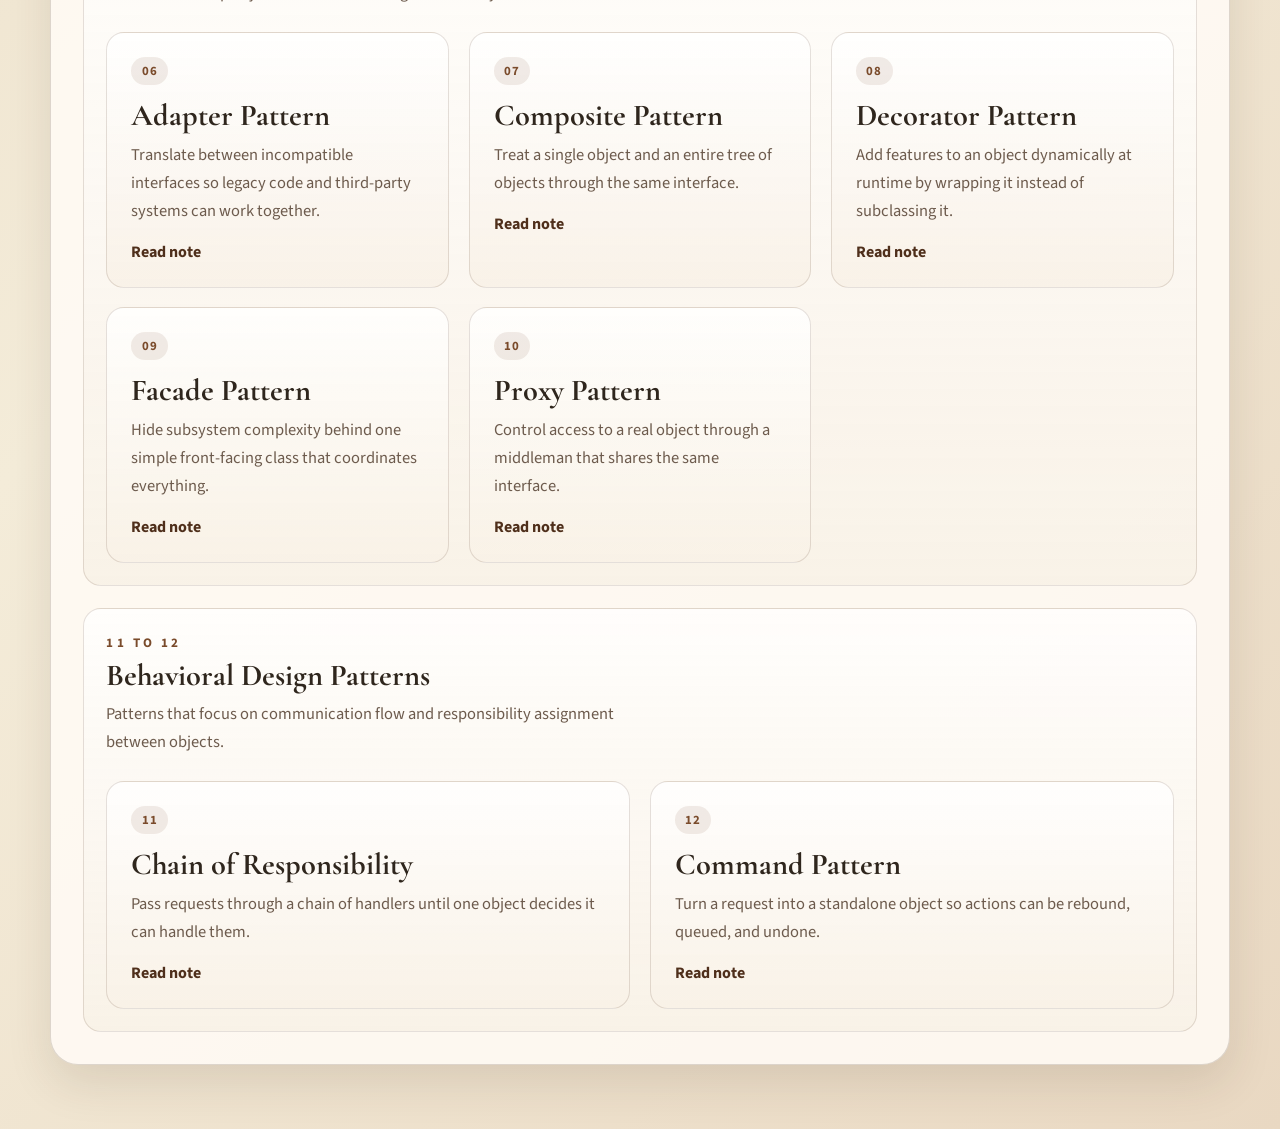
==== commit 41025622: "Add command pattern note" ====
--- a/index.html
+++ b/index.html
@@ -28,11 +28,11 @@
         <p class="panel-label">Current Focus</p>
         <h2>Pattern Library</h2>
         <p>
-          Build a formal pattern notebook with connected creational and structural notes that are easy to revisit.
+          Build a formal pattern notebook with connected creational, structural, and behavioral notes that are easy to revisit.
         </p>
         <ul class="panel-list">
           <li>Problem-driven explanation</li>
-          <li>Creational and Structural notes</li>
+          <li>Creational, Structural, and Behavioral notes</li>
           <li>Code blocks separated from theory</li>
         </ul>
       </aside>
@@ -152,7 +152,7 @@
 
           <div class="catalog-card">
             <div class="catalog-card-heading">
-              <p class="eyebrow">11</p>
+              <p class="eyebrow">11 to 12</p>
               <h3>Behavioral Design Patterns</h3>
               <p>Patterns that focus on communication flow and responsibility assignment between objects.</p>
             </div>
@@ -165,6 +165,14 @@
                 </p>
                 <span class="card-link">Read note</span>
               </a>
+              <a class="note-card" href="command-pattern.html">
+                <span class="card-badge">12</span>
+                <h3>Command Pattern</h3>
+                <p>
+                  Turn a request into a standalone object so actions can be rebound, queued, and undone.
+                </p>
+                <span class="card-link">Read note</span>
+              </a>
             </div>
           </div>
         </div>
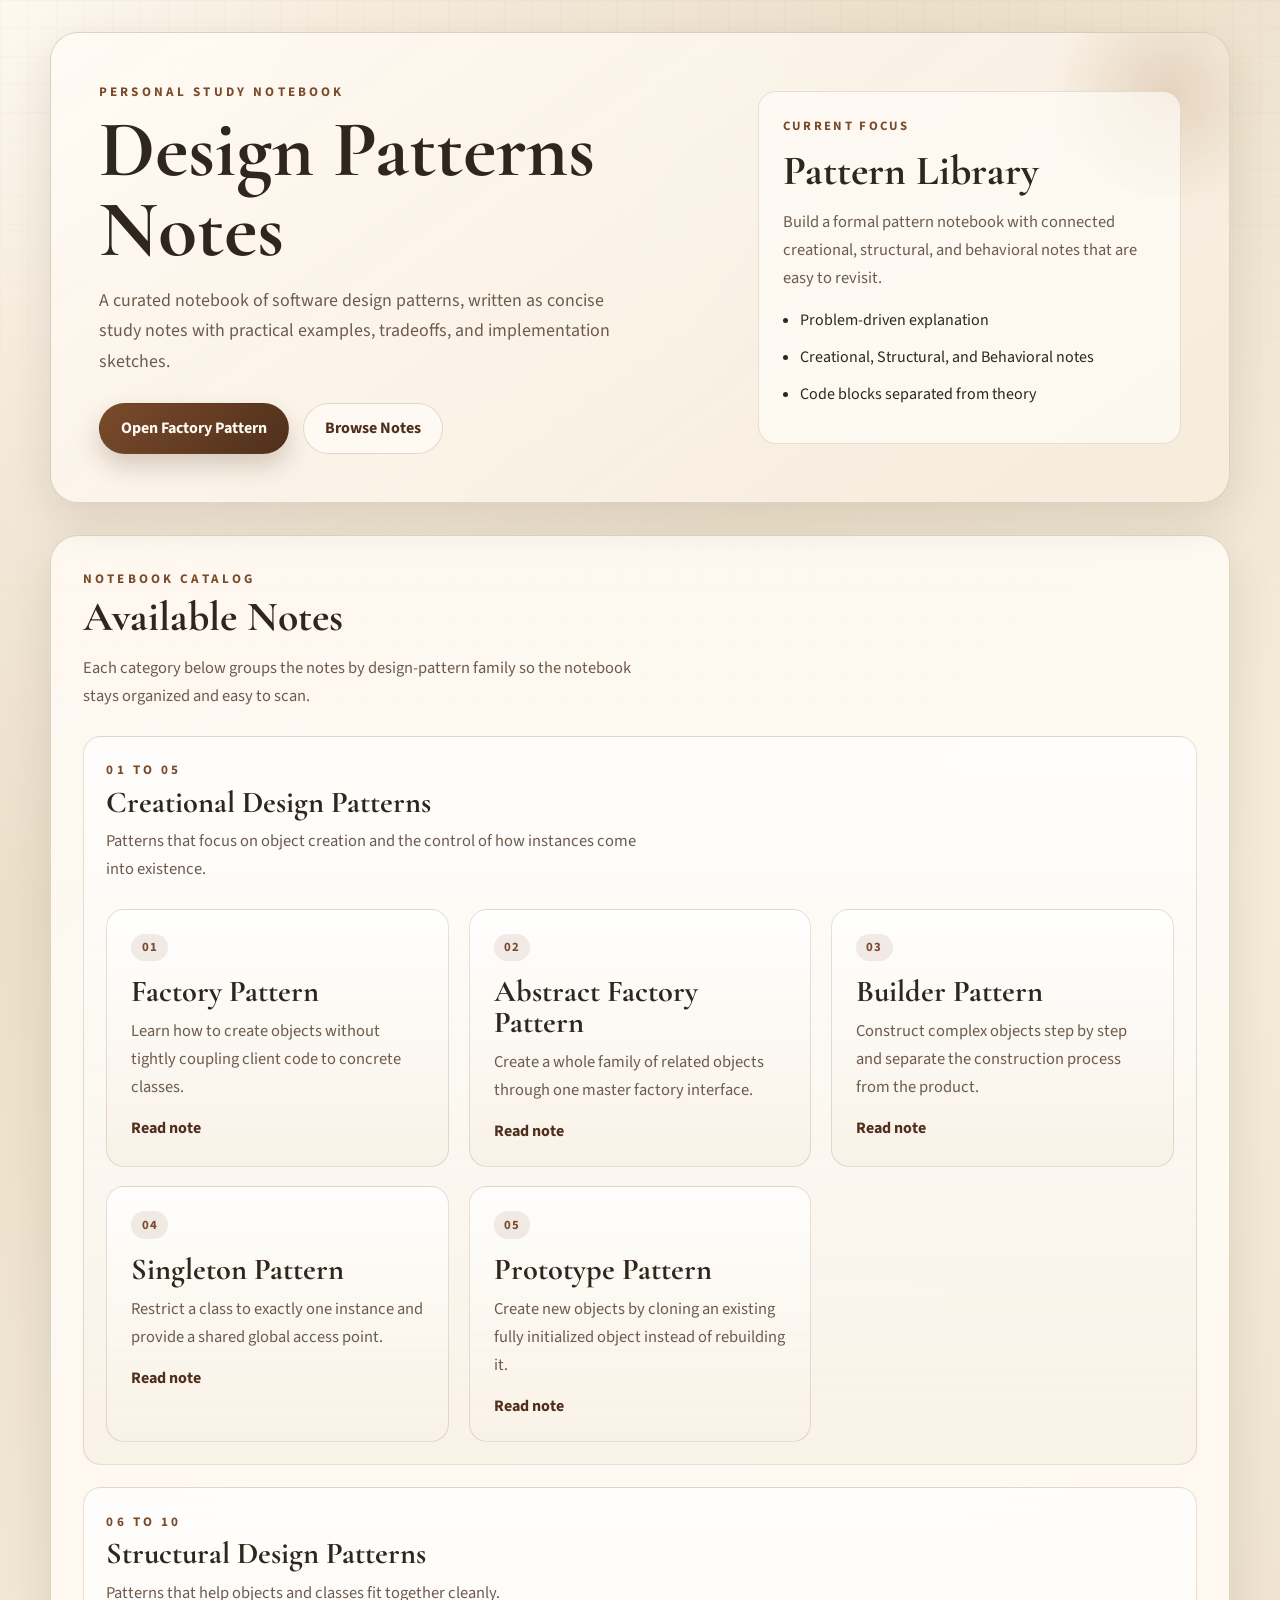
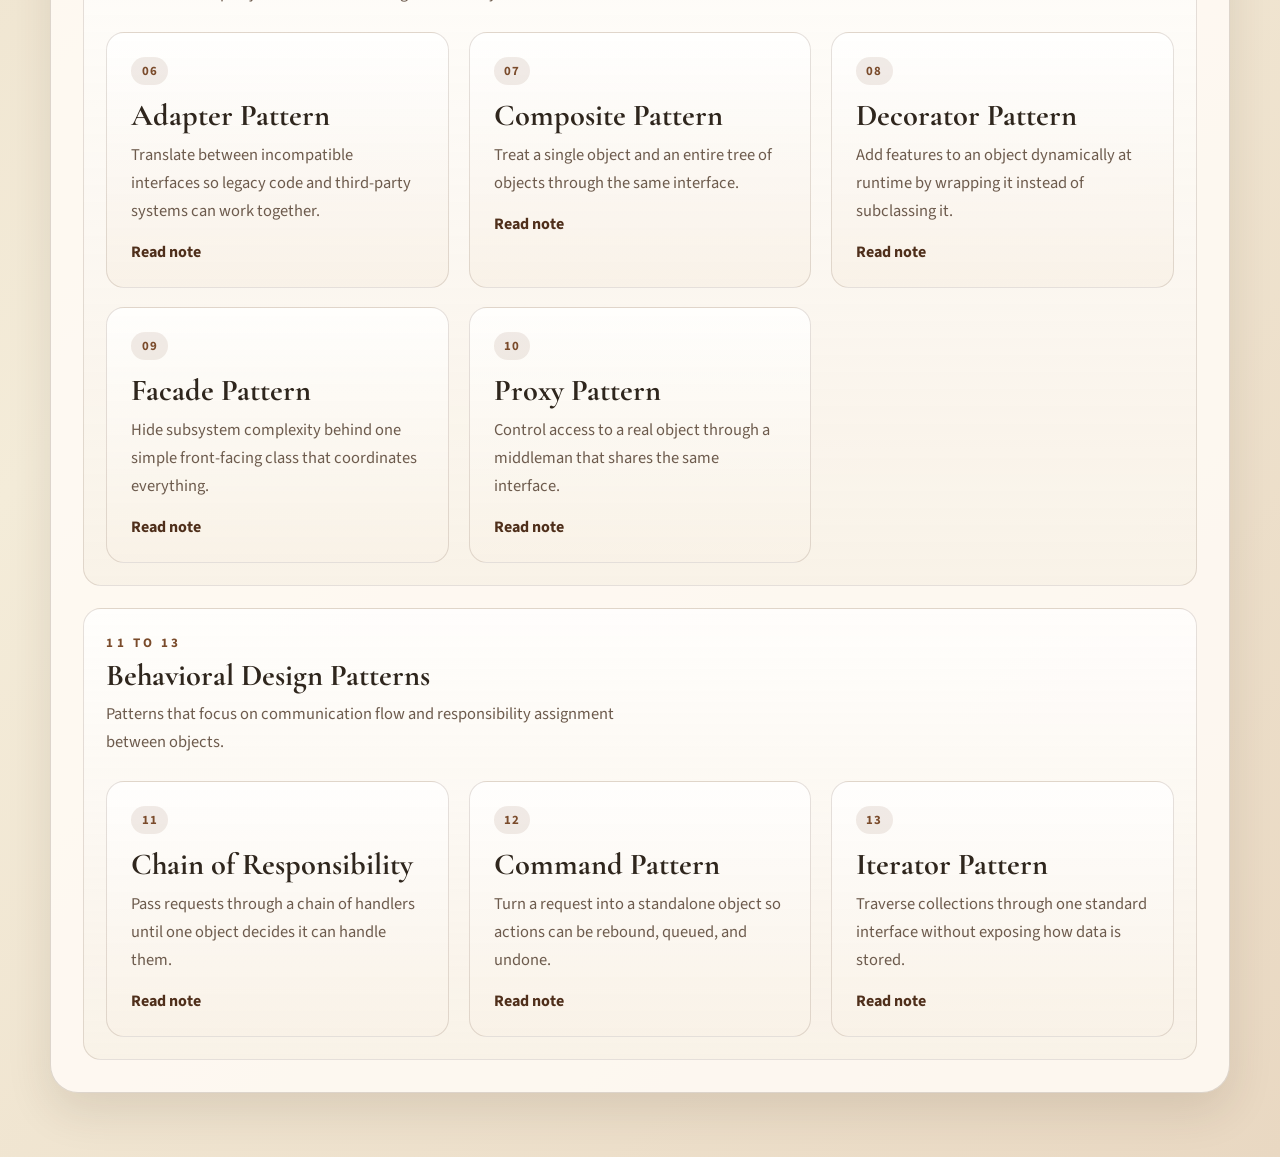
==== commit b1c187ef: "Add iterator pattern note" ====
--- a/index.html
+++ b/index.html
@@ -152,7 +152,7 @@
 
           <div class="catalog-card">
             <div class="catalog-card-heading">
-              <p class="eyebrow">11 to 12</p>
+              <p class="eyebrow">11 to 13</p>
               <h3>Behavioral Design Patterns</h3>
               <p>Patterns that focus on communication flow and responsibility assignment between objects.</p>
             </div>
@@ -173,6 +173,14 @@
                 </p>
                 <span class="card-link">Read note</span>
               </a>
+              <a class="note-card" href="iterator-pattern.html">
+                <span class="card-badge">13</span>
+                <h3>Iterator Pattern</h3>
+                <p>
+                  Traverse collections through one standard interface without exposing how data is stored.
+                </p>
+                <span class="card-link">Read note</span>
+              </a>
             </div>
           </div>
         </div>
